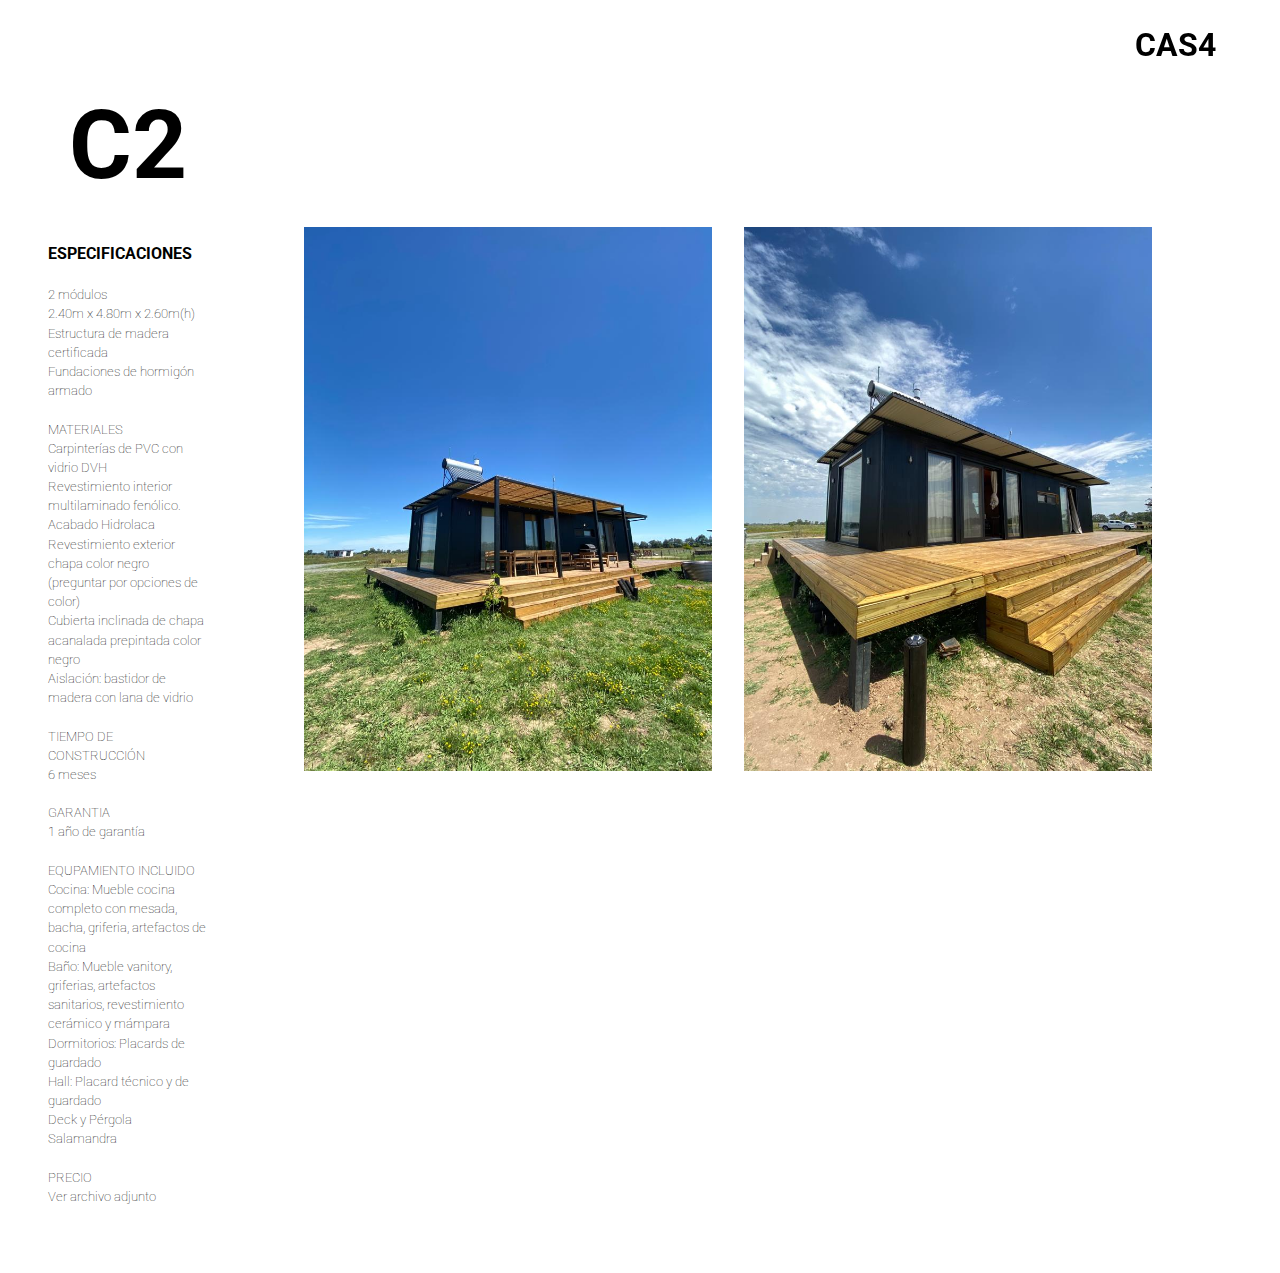
==== models/c2.html @ 3128ecce "Add individual pages for each model" ====
<!DOCTYPE html>
<html lang="en" dir="ltr">

<head>
  <meta charset="utf-8">
  <meta name="viewport" content="width=device-width, initial-scale=1">
  <title>CAS4 - C2</title>

  <!-- CSS -->
  <link rel="stylesheet" href="../css/reset.css">
  <link rel="stylesheet" href="../css/main.css">
  <link rel="stylesheet" href="../css/models.css">

  <!-- FONTAWESOME -->
  <script src="https://kit.fontawesome.com/3119857d19.js" crossorigin="anonymous"></script>

  <!-- GOOGLE FONTS -->
  <link rel="preconnect" href="https://fonts.googleapis.com">
  <link rel="preconnect" href="https://fonts.gstatic.com" crossorigin>
  <!-- Lato -->
  <link href="https://fonts.googleapis.com/css2?family=Lato:ital,wght@0,100;0,300;0,400;0,700;0,900;1,100;1,300;1,400;1,700;1,900&display=swap" rel="stylesheet">
  <!-- Roboto -->
  <link href="https://fonts.googleapis.com/css2?family=Roboto:ital,wght@0,100;0,300;0,400;0,500;0,700;0,900;1,100;1,300;1,400;1,500;1,700;1,900&display=swap" rel="stylesheet">

  <!-- JAVASCRIPT -->
  <script src="../js/menu.js" charset="utf-8"></script>
  <script>
    document.addEventListener("DOMContentLoaded", function() {
      loadMenu();
    });
  </script>

</head>

<body>

<!-- ************* HEADER ************* -->
<header class="header">
  <nav class="main-nav">
    <h1 id="nav-title">cas4</h1>
    <ul id="nav-ul" class="nav-ul">
      <li>
        <a href="../index.html#statement">Statement</a>
      </li>
      <li>
        <a href="../index.html#statement">Galería</a>
      </li>
      <li>
        <a href="../index.html#models">Nuestros Modelos</a>
      </li>
      <li>
        <a href="../index.html#specs">Especificaciones Técnicas</a>
      </li>
      <li>
        <a href="../index.html#process">Proceso</a>
      </li>
      <li>
        <a href="../index.html#contact">Contacto</a>
      </li>
    </ul>
  </nav>
</header>

  <!-- ************* SIDEBAR ************* -->
  <div class="sidebar">

    <div class="sidebar__model">
      <p class="sidebar__model__name">C2</p>
      <img class="sidebar__model__img" src="../img/c2@4x.png" alt="">
    </div>

    <p>
      <span class="sidebar__title">
        Especificaciones
      </span>
      <br><br>
      2 módulos <br>
      2.40m x 4.80m x 2.60m(h) <br>
      Estructura de madera certificada <br>
      Fundaciones de hormigón armado
      <br><br>

      MATERIALES <br>
      Carpinterías de PVC con vidrio DVH <br>
      Revestimiento interior multilaminado fenólico. Acabado Hidrolaca <br>
      Revestimiento exterior chapa color negro (preguntar por opciones de color) <br>
      Cubierta inclinada de chapa acanalada prepintada color negro <br>
      Aislación: bastidor de madera con lana de vidrio
      <br><br>

      TIEMPO DE CONSTRUCCIÓN <br>
      6 meses
      <br><br>

      GARANTIA <br>
      1 año de garantía
      <br><br>

      EQUPAMIENTO INCLUIDO <br>
      Cocina: Mueble cocina completo con mesada, bacha, griferia, artefactos de cocina <br>
      Baño: Mueble vanitory, griferias, artefactos sanitarios, revestimiento cerámico y mámpara <br>
      Dormitorios: Placards de guardado <br>
      Hall: Placard técnico y de guardado <br>
      Deck y Pérgola <br>
      Salamandra
      <br><br>

      PRECIO <br>
      Ver archivo adjunto
      <br><br>
    </p>
  </div>

  <!-- ************* GALERIA MODELO ************* -->
  <section class="model-gallery">
    <div class="model-gallery__renders">
      <div class="col first-col">
        <img src="../renders/c2_2.jpg" alt="">
      </div>

      <div class="col second-col">
        <img class="col__img--top" src="../renders/c2_1.jpg" alt="">
        <img class="col__img--bottom" src="../renders/c2_3.jpg" alt="">
      </div>
    </div>

    <div class="model-gallery__blueprints">
      <img src="../bp/c2_bp.png" alt="">
    </div>

    <div class="model-gallery__pictures">
      <div class="first-row">
        <img src="../ph/c6_ph1.jpeg" alt="">
        <img src="../ph/c6_ph2.jpeg" alt="">
      </div>
      <div class="second-row">
        <img src="../ph/c6_ph3.jpg" alt="">
      </div>

    </div>

  </section>


</body>
---- css/main.css ----
/* ************** VARIABLES ************** */
:root {
  /* Colores */
  --clr-light: rgb(255, 255, 255);
  --clr-dark: rgb(0, 0, 0);
  /* Fuentes */
  --font-main: 'Roboto', sans-serif;
}

/* *************** GENERAL *************** */
*, *::after, *::before {
  box-sizing: border-box;
}
html {
  font-family: var(--font-main);
  font-size: 16px;
  font-weight: lighter;
}
body {
  margin: 0;
  padding: 0;
  width: 100vw;
  overflow-x: hidden;
  line-height: 1.2;
}
h1, h2, h3, h4, h5, h6 {
  text-align: center;
}
h1 {
  font-weight: bold;
}
.page-container {
  display: flex;
  flex-direction: column;
  align-items: center;
}
section,
.section {
  /* border: 1px solid green; */
  display: flex;
  flex-direction: column;
  width: 55%;
  padding: 3rem 2rem;
  margin-bottom: 5rem;
}
.section-title {
  font-size: 1.5rem;
  letter-spacing: .2rem;
  text-transform: uppercase;
  margin-bottom: 2rem;
}
.gallery {
  justify-content: center;
  align-items: center;
}

/* *************** HEADER *************** */
.header {
  /* border: 1px solid green; */
  display: flex;
  position: sticky;
  top: 0;
  align-items: flex-end;
  justify-content: flex-end;
  width: 100vw;
  height: 4rem;
  z-index: 99;
}
.main-nav {
  /* border: 1px solid red; */
  position: relative;
}
.main-nav h1 {
  /* border: 1px solid yellow; */
  padding-right: 4rem;
  font-size: 2rem;
  text-transform: uppercase;
  cursor: pointer;
}
.nav-ul {
  /* display: none; */
  position: absolute;
  text-align: right;
  line-height: 1.5;
  top: 100%;
  right: 0;
  padding-top: 1rem;
  padding-right: 4rem;
  width: 250px;
  opacity: 0;
  transform-origin: top;
  transform: scale(1, 0);
  transition: all .2s ease-in;
  cursor: pointer;
}
.nav-ul.show-menu {
  /* display: block; */
  opacity: 1;
  transform: scale(1, 1);
}
.nav-ul a {

}

/* *************** HERO *************** */
.hero {
  display: flex;
  position: relative;
  justify-content: center;
  width: 100%;
  height: 50vh;
  overflow: hidden;
  margin-top: -4rem;
  z-index: 100;
}
.hero__img {
  display: flex;
  flex-direction: column;
  align-items: center;
}
.hero__img img {
  width: 100%;
}
.hero__overlay {
  display: flex;
  position: absolute;
  width: 100%;
  height: 100%;
  transition: all .2s ease-in-out;
}
.hero__overlay.translate {
  transform-origin: top right;
  transform:
    translate(-2rem, .5rem)
    scale(.06, .07);
}

.overlay-piece {
  display: flex;
  align-items: center;
  justify-content: center;
  width: 25%;
  background-color: var(--clr-light);
  transition: all 1s ease-in-out;
}
.overlay-piece.fade-out {
  color: white;
  background-color: transparent;
}

.overlay-char {
  font-size: 17rem;
  font-weight: bold;
}

/* *************** GALERIA *************** */
/* .gallery {
  width: 100vw;
  height: 100vh;
} */
.carousel {
  /* border: 1px solid red; */
  position: relative;
  width: 600px;
  height: 600px;
  margin: 0 auto;
}
.carousel__track-container {
  /* border: 1px solid green; */
  background: lightgray;
  position: relative;
  height: 100%;
  overflow: hidden;
}
.carousel__track {
  /* border: 1px solid yellow; */
  padding: 0;
  margin: 0;
  list-style: none;
  position: relative;
  height: 100%;
  transition: transform 250ms ease-in;
}
.carousel__slide {
  /* border: 1px solid blue; */
  position: absolute;
  top: 0;
  bottom: 0;
  width: 100%;
}
.carousel__image {
  width: 100%;
  object-fit: contain;
}
.carousel__button {
  position: absolute;
  top: 50%;
  transform: translateY(-50%);
  background: transparent;
  border: 0;
  cursor: pointer;
}
.carousel__button--left {
  left: -40px;
}
.carousel__button--right {
  right: -40px;
}
.carousel__button i {
  font-size: 1.5rem;
}
.carousel__nav {
  background: pink;
  display: flex;
  justify-content: center;
  padding: 10px 0;
}
.carousel__indicator {
  background: rgba(0, 0, 0, .3);
  border: 0;
  border-radius: 50%;
  width: 15px;
  height: 15px;
  margin: 0 10px;
}
.carousel__indicator.current-slide {
  background: rgba(0, 0, 0, .7)
}

/* *************** MODELOS *************** */
.models {
  width: 90%;
}
.models-display {
  /* border: 1px solid purple; */
  display: flex;
  flex: 1;
  align-items: center;
  justify-content: center;
}
.models-sidebar,
.model-selected {
  /* border: 1px solid red; */
}
.models-sidebar {
  /* border: 1px solid green; */
  display: flex;
  flex-direction: column;
  align-items: center;
  justify-content: center;
  width: 20%;
  /* height: auto; */
}
.model__selected {
  /* border: 1px solid green; */
  display: flex;
  flex-direction: column;
  align-self: center;
  align-items: center;
  justify-content: center;
  width: 60%;
  /* height: auto; */
}
.model {
  display: flex;
  position: relative;
  align-items: center;
  justify-content: center;
  cursor: pointer;
}
.models-sidebar .model {
  /* border: 1px solid green; */
  width: 50px;
  height: 80px;
  margin: 1rem;
}
.models-sidebar.right .model {
  margin: 2rem 1rem;
}
.model__img {
  position: absolute;
  height: 100%;
  opacity: .5;
  z-index: 1;
}
.model__name {
  font-weight: bold;
  text-align: center;
  z-index: 2;
}

.model__selected .model__name {
  opacity: 0;
  transition: opacity .5s ease-in-out;
}
.model__selected .model__name:hover {
  opacity: 1;
}
.models-sidebar .model__name {
  font-size: 4rem;
}
.model__selected .model {
  width: 80%;
  height: 80%;
}
.model__selected .model__img {
  width: auto;
  height: 350px;
}
.model__selected .model__name {
  font-size: 12rem;
}

/* *********** ESPECIFICACIONES *********** */
.specs span {
  /* border: 1px solid red; */
  display: inline-block;
  margin-bottom: 1rem;
}
.materials {
  /* border: 1px solid purple; */
  display: flex;
  justify-content: center;
  align-items: center;
  margin: 2rem 0 3rem;
}
.material {
  /* border: 1px solid red; */
  width: 10rem;
  height: 10rem;
  margin: 2rem;
}
.material img {
  width: 100%;
}
.modules {
  /* border: 1px solid purple; */
  display: flex;
  justify-content: center;
  align-items: center;
  align-self: center;
  width: 150%;
  height: 500px;
  overflow: hidden;
}
.modules video {
  width: 100%;
}

/* *********** VIDEO *********** */
.video {
  padding: 0;
  margin: 0;
  margin-top: 150px;
  width: 100vw;
  height: 100vh;
  top: 0;
  left: 0;
  position: sticky;
  overflow: hidden;
}
.video video {
  position: absolute;
  left: 0;
  bottom: 0;
  height: 150vh;
}

/* *********** CONTACTO *********** */
.contact-ol {
  display: flex;
  align-items: center;
  justify-content: center;
  width: 100vw;
  height: 100vh;
  background-color: rgba(0, 0, 0, 0.5);
  z-index: 100;
}
.contact {
  flex-direction: row;
  align-items: center;
  justify-content: center;
  width: 90%;
  color: white;
  margin-top: 4rem;
}
.contact > div {
  /* border: 1px solid red; */
  width: 50%;
  padding: 2rem 5rem;
}

/* CONTACT FORM */
.contact-form {
  display: flex;
  flex-direction: column;
  align-items: center;
  justify-content: center;
}
.contact-form .section-title {
  color: var(--clr-light);
}
.form-container {
  background-color: var(--clr-dark);
  border-radius: .5rem;
  padding: 1rem;
  width: 350px;
  /* min-height: 350px; */
}
.form input,
.form textarea {
  font-family: var(--font-main);
  font-size: 1rem;
  color: white;
  border: none;
  border-bottom: 1px solid white;
  background-color: transparent;
  width: 100%;
  padding: .5rem;
}
.form textarea {
  height: 200px;
}
.form .checkbox,
.form .checkbox-label {
  display: inline;
  width: auto;
  margin: 1rem 0;
}
.form .submit {
  display: flex;
  align-items: center;
  justify-content: center;
  margin: 1rem 0 .5rem;
}
.form .submit input {
  display: block;
  width: auto;
  background-color: var(--clr-light);
  color: var(--clr-dark);
  padding: .5rem 1rem;
  border: none;
  border-radius: 5px;
}

/* SOCIAL LINKS */
.social {
  /* border: 1px solid white; */
  display: flex;
  flex-direction: column;
  align-items: center;
  justify-content: center;
}
.brand-title {
  font-size: 8rem;
  font-weight: bold;
}
.social-links i {
  font-size: 3rem;
  margin: 1rem;
}
---- css/models.css ----
/* *********** SIDEBAR *********** */
.sidebar {
  /* border: 1px solid green; */
  display: flex;
  flex-direction: column;
  align-items: center;
  position: absolute;
  top: 0;
  left: 0;
  width: 20vw;
  padding: 3rem;
  font-size: .8rem;
  line-height: 1.5;
}
.sidebar__model  {
  display: flex;
  position: relative;
  align-items: center;
  justify-content: center;
  width: 100px;
  height: 130px;
  margin: 2rem;
}
.sidebar__model__name {
  font-weight: bold;
  font-size: 6rem;
  text-align: center;
  z-index: 2;
}
.sidebar__model__img {
  position: absolute;
  height: 100%;
  opacity: .5;
  z-index: 1;
}
.sidebar__title {
  font-size: 1rem;
  text-transform: uppercase;
  font-weight: bold;
}

/* *********** GALERÍA *********** */
.model-gallery {
  /* border: 1px solid red; */
  display: flex;
  flex-direction: column;
  width: 80vw;
  margin: 0 0 7rem 20vw;
  padding: 0 7rem 0 2rem;
}
.model-gallery > div {
  /* border: 1px solid red; */
}
.model-gallery__renders {
  display: flex;
  width: 100%;
}
.model-gallery__renders img {
  width: 100%;
}
.model-gallery .col {
  padding: 1rem;
}
.model-gallery .first-col {
  width: 55%;
  height: 100%;
}
.model-gallery .second-col {
  /* border: 1px solid green; */
  display: flex;
  flex-direction: column;
  justify-content: space-around;
  width: 40%;
}
.col__img--top {
  margin-bottom: 1rem;
}

.model-gallery__blueprints {
  display: flex;
  flex-direction: column;
  align-items: center;
  width: 100%;
  padding: 3rem;
}
.model-gallery__blueprints img {
  width: 100%;
}
.model-gallery__pictures {
  display: flex;
  flex-direction: column;
}
.model-gallery__pictures .first-row {
  display: flex;
  align-items: center;
  justify-content: center;
}
.model-gallery__pictures .first-row img {
  width: 50%;
  padding: 1rem;
}

.model-gallery__pictures .second-row {
  display: flex;
  flex-direction: column;
  align-items: center;
}
.model-gallery__pictures .second-row img {
  width: 100%;
  padding: 1rem;
}
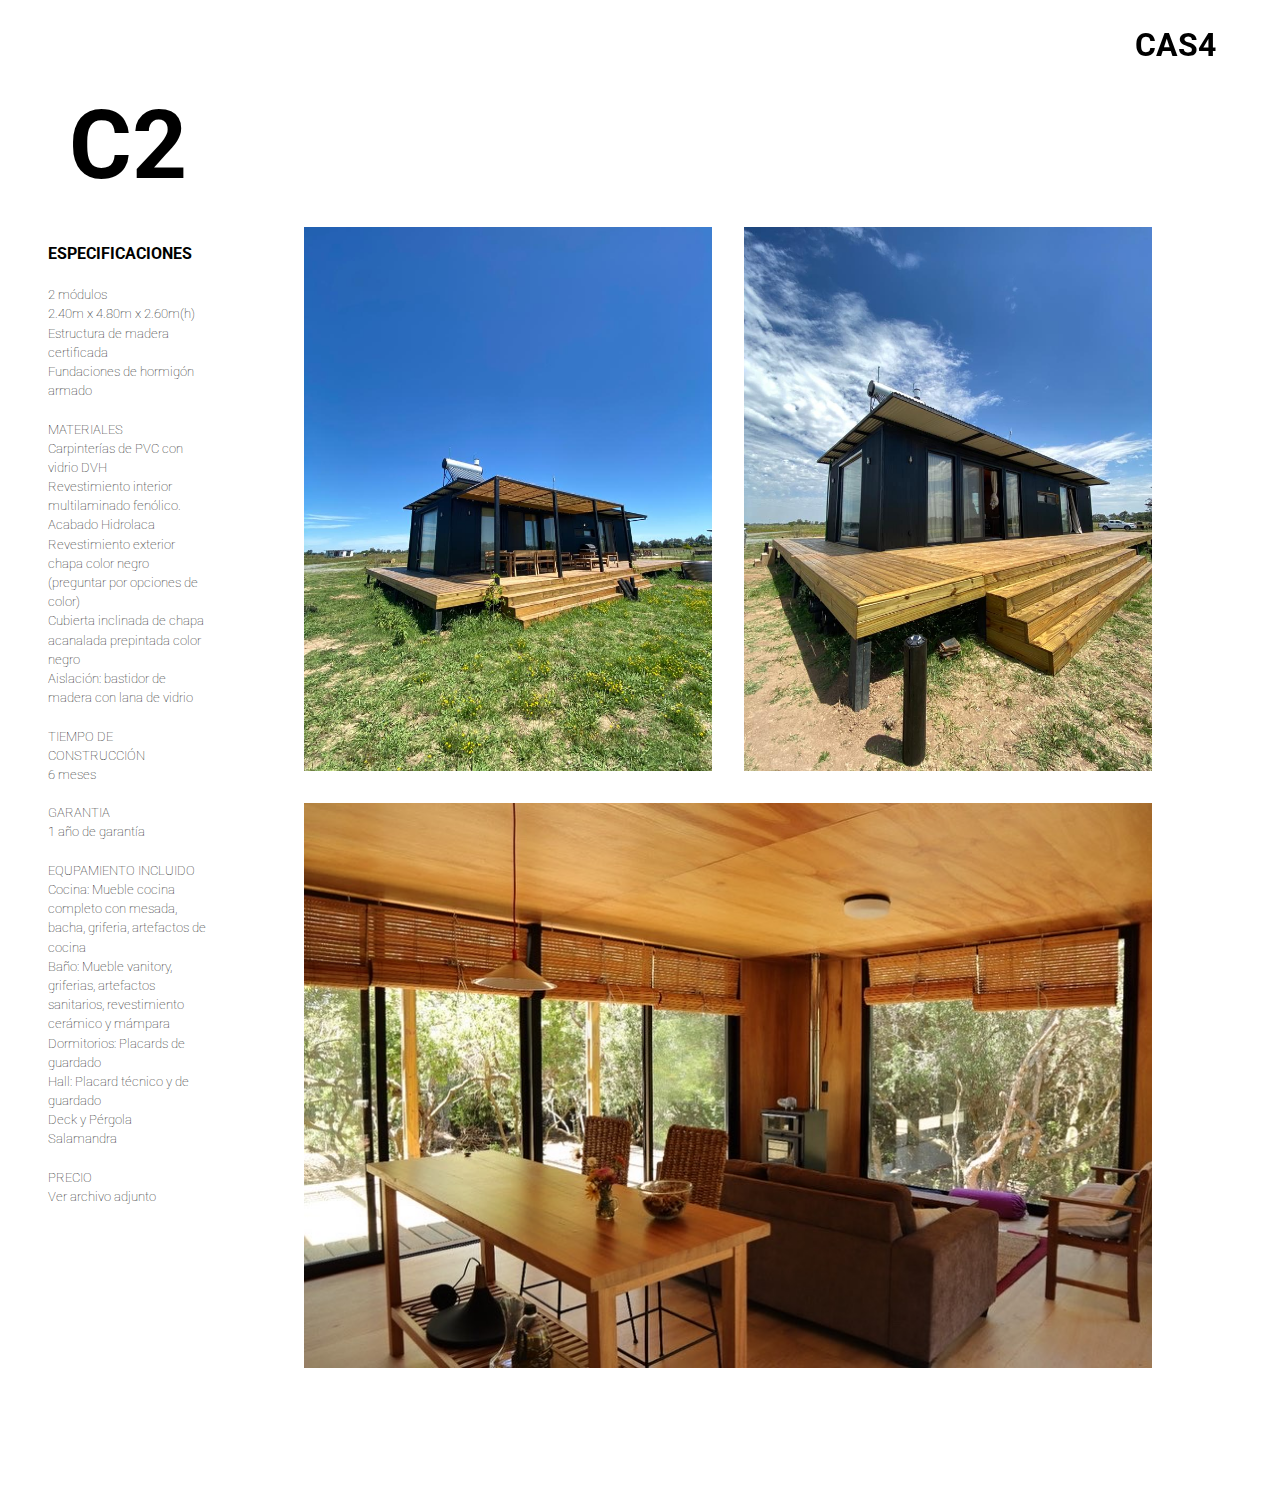
==== commit f0b57dce: "Replace img name files to avoid conflict with GH" ====
--- a/models/c2.html
+++ b/models/c2.html
@@ -66,7 +66,7 @@
 
     <div class="sidebar__model">
       <p class="sidebar__model__name">C2</p>
-      <img class="sidebar__model__img" src="../img/c2@4x.png" alt="">
+      <img class="sidebar__model__img" src="../img/c2_4x.png" alt="">
     </div>
 
     <p>
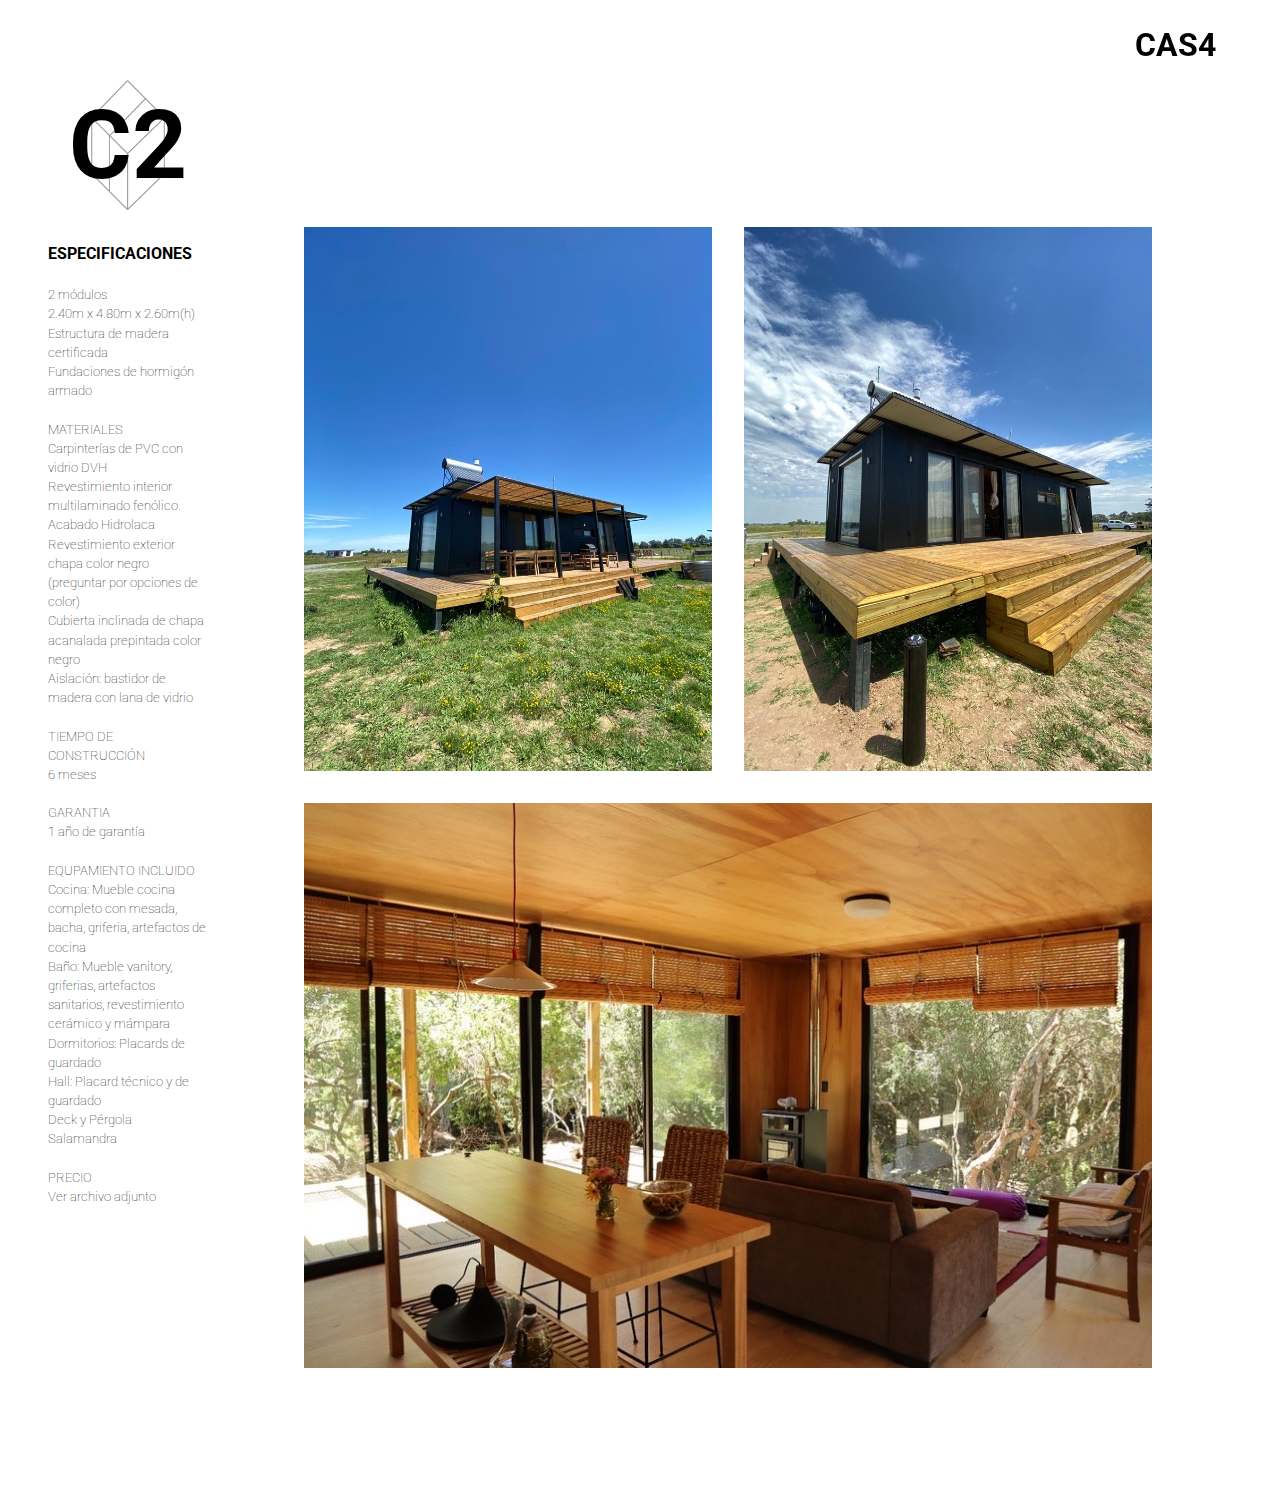
==== commit 91032f10: "Still trying to resolve naming conflicts..." ====
--- a/models/c2.html
+++ b/models/c2.html
@@ -66,7 +66,7 @@
 
     <div class="sidebar__model">
       <p class="sidebar__model__name">C2</p>
-      <img class="sidebar__model__img" src="../img/c2_4x.png" alt="">
+      <img class="sidebar__model__img" src="../img/C2_4x.png" alt="">
     </div>
 
     <p>
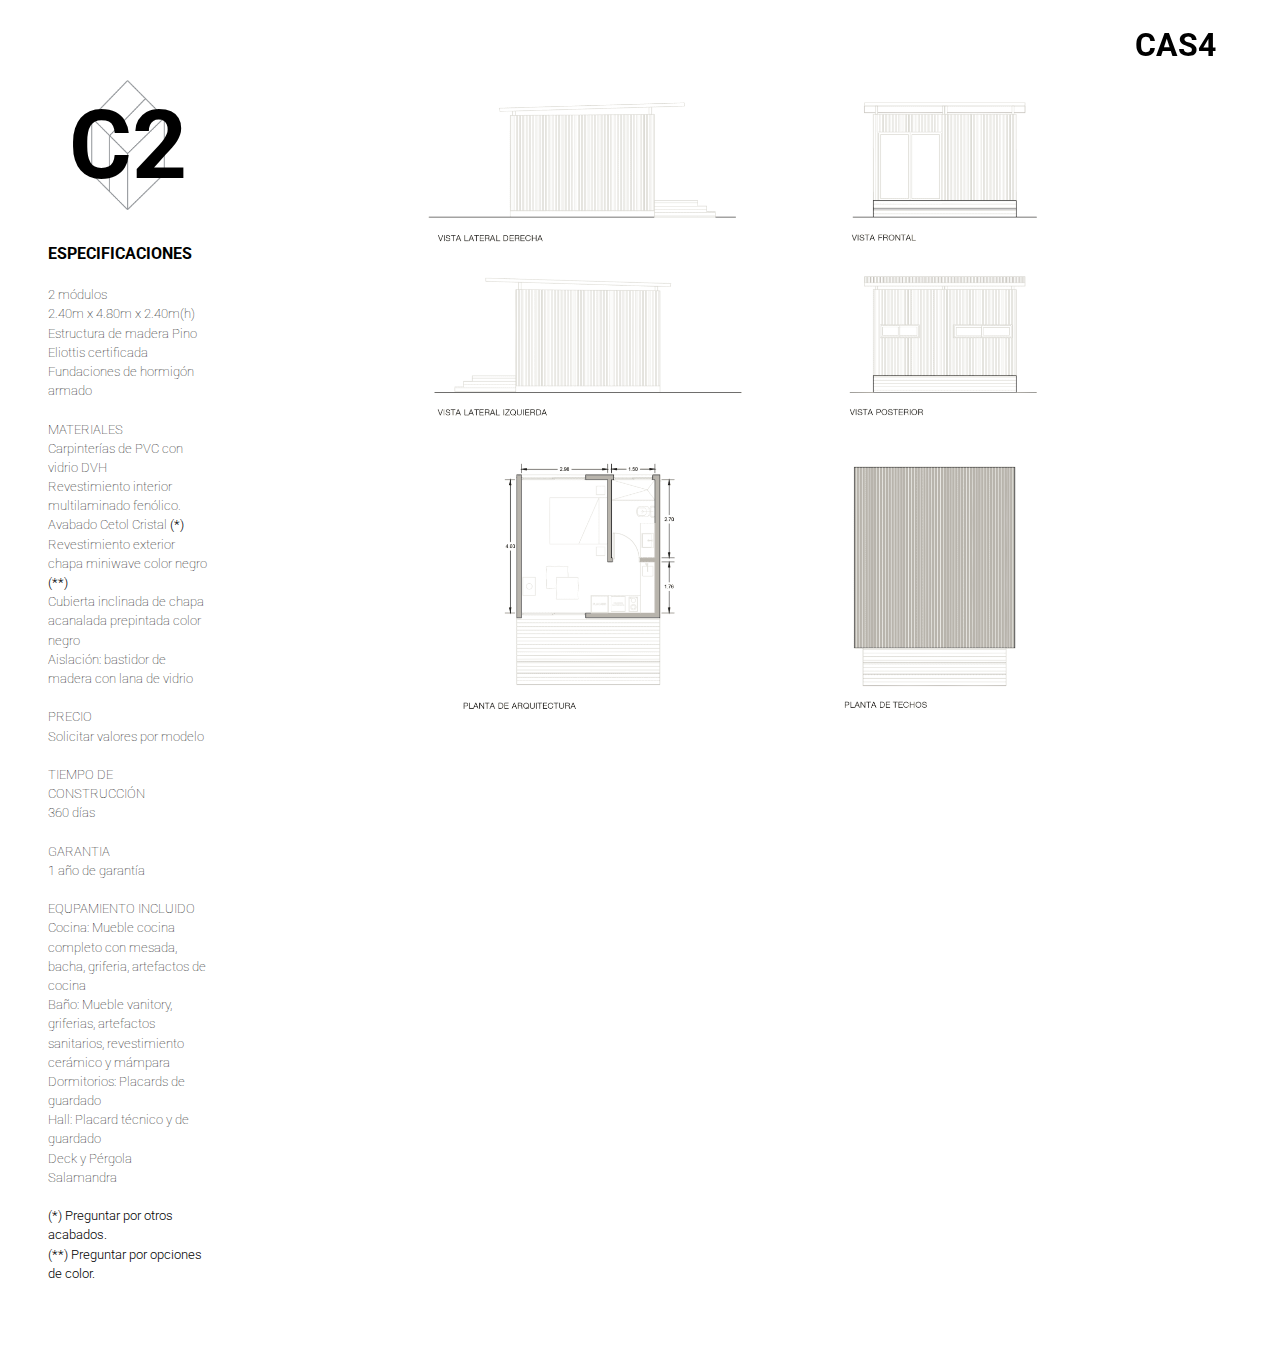
==== commit f92ea055: "Replace incorrect files from backup" ====
--- a/models/c2.html
+++ b/models/c2.html
@@ -37,25 +37,29 @@
 <!-- ************* HEADER ************* -->
 <header class="header">
   <nav class="main-nav">
-    <h1 id="nav-title">cas4</h1>
+    <h1 id="nav-title" class="nav-title">cas4</h1>
+    <div id="mobile-menu" class="mobile-menu ">
+      <i class="fa-solid fa-bars"></i>
+    </div>
+
     <ul id="nav-ul" class="nav-ul">
       <li>
-        <a href="../index.html#statement">Statement</a>
+        <a href="../index.php#statement">Statement</a>
       </li>
       <li>
-        <a href="../index.html#statement">Galería</a>
+        <a href="../index.php#statement">Galería</a>
       </li>
       <li>
-        <a href="../index.html#models">Nuestros Modelos</a>
+        <a href="../index.php#models">Nuestros Modelos</a>
       </li>
       <li>
-        <a href="../index.html#specs">Especificaciones Técnicas</a>
+        <a href="../index.php#specs">Especificaciones Técnicas</a>
       </li>
       <li>
-        <a href="../index.html#process">Proceso</a>
+        <a href="../index.php#process">Proceso</a>
       </li>
       <li>
-        <a href="../index.html#contact">Contacto</a>
+        <a href="../index.php#contact">Contacto</a>
       </li>
     </ul>
   </nav>
@@ -75,21 +79,25 @@
       </span>
       <br><br>
       2 módulos <br>
-      2.40m x 4.80m x 2.60m(h) <br>
-      Estructura de madera certificada <br>
+      2.40m x 4.80m x 2.40m(h) <br>
+      Estructura de madera Pino Eliottis certificada <br>
       Fundaciones de hormigón armado
       <br><br>
 
       MATERIALES <br>
       Carpinterías de PVC con vidrio DVH <br>
-      Revestimiento interior multilaminado fenólico. Acabado Hidrolaca <br>
-      Revestimiento exterior chapa color negro (preguntar por opciones de color) <br>
+      Revestimiento interior multilaminado fenólico. Avabado Cetol Cristal <span>(*)</span><br>
+      Revestimiento exterior chapa miniwave color negro <span>(**)</span><br>
       Cubierta inclinada de chapa acanalada prepintada color negro <br>
       Aislación: bastidor de madera con lana de vidrio
       <br><br>
 
+      PRECIO <br>
+      Solicitar valores por modelo
+      <br><br>
+
       TIEMPO DE CONSTRUCCIÓN <br>
-      6 meses
+      360 días
       <br><br>
 
       GARANTIA <br>
@@ -105,41 +113,29 @@
       Salamandra
       <br><br>
 
-      PRECIO <br>
-      Ver archivo adjunto
+      <span>(*) Preguntar por otros acabados.</span><br>
+      <span>(**) Preguntar por opciones de color.</span>
       <br><br>
+
     </p>
   </div>
 
   <!-- ************* GALERIA MODELO ************* -->
   <section class="model-gallery">
+
     <div class="model-gallery__renders">
-      <div class="col first-col">
-        <img src="../renders/c2_2.jpg" alt="">
-      </div>
-
-      <div class="col second-col">
-        <img class="col__img--top" src="../renders/c2_1.jpg" alt="">
-        <img class="col__img--bottom" src="../renders/c2_3.jpg" alt="">
-      </div>
+      <img src="../renders/frame_c2.png" alt="">
     </div>
 
     <div class="model-gallery__blueprints">
-      <img src="../bp/c2_bp.png" alt="">
+      <img src="../bp/bp_c2.png" alt="">
     </div>
 
-    <div class="model-gallery__pictures">
-      <div class="first-row">
-        <img src="../ph/c6_ph1.jpeg" alt="">
-        <img src="../ph/c6_ph2.jpeg" alt="">
-      </div>
-      <div class="second-row">
-        <img src="../ph/c6_ph3.jpg" alt="">
-      </div>
-
-    </div>
+    <!-- <div class="model-gallery__pictures">
+      <img src="" alt="">
+      <img src="" alt="">
+    </div> -->
 
   </section>
 
-
 </body>
--- a/css/main.css
+++ b/css/main.css
@@ -19,7 +19,7 @@
 body {
   margin: 0;
   padding: 0;
-  width: 100vw;
+  max-width: 100vw;
   overflow-x: hidden;
   line-height: 1.2;
 }
@@ -29,6 +29,12 @@
 h1 {
   font-weight: bold;
 }
+a {
+  cursor: pointer;
+}
+span {
+  font-weight: 300;
+}
 .page-container {
   display: flex;
   flex-direction: column;
@@ -36,15 +42,15 @@
 }
 section,
 .section {
-  /* border: 1px solid green; */
   display: flex;
   flex-direction: column;
   width: 55%;
-  padding: 3rem 2rem;
+  padding: 3rem 0rem;
   margin-bottom: 5rem;
 }
 .section-title {
   font-size: 1.5rem;
+  font-weight: normal;
   letter-spacing: .2rem;
   text-transform: uppercase;
   margin-bottom: 2rem;
@@ -64,21 +70,32 @@
   justify-content: flex-end;
   width: 100vw;
   height: 4rem;
-  z-index: 99;
+  z-index: 97;
 }
 .main-nav {
+  display: flex;
   /* border: 1px solid red; */
   position: relative;
-}
-.main-nav h1 {
+  align-items: flex-end;
+}
+.nav-title {
   /* border: 1px solid yellow; */
   padding-right: 4rem;
   font-size: 2rem;
   text-transform: uppercase;
+  text-align: right;
   cursor: pointer;
 }
+.mobile-menu {
+  display: none;
+  position: absolute;
+  right: .5rem;
+  font-size: 1.5rem;
+  text-align: right;
+  cursor: pointer;
+  z-index: 3;
+}
 .nav-ul {
-  /* display: none; */
   position: absolute;
   text-align: right;
   line-height: 1.5;
@@ -90,16 +107,14 @@
   opacity: 0;
   transform-origin: top;
   transform: scale(1, 0);
-  transition: all .2s ease-in;
+  transition: all .1s ease-in;
   cursor: pointer;
+  z-index: 2;
 }
 .nav-ul.show-menu {
-  /* display: block; */
   opacity: 1;
   transform: scale(1, 1);
-}
-.nav-ul a {
-
+  transition: all .2s ease-out;
 }
 
 /* *************** HERO *************** */
@@ -134,7 +149,6 @@
     translate(-2rem, .5rem)
     scale(.06, .07);
 }
-
 .overlay-piece {
   display: flex;
   align-items: center;
@@ -147,17 +161,18 @@
   color: white;
   background-color: transparent;
 }
-
 .overlay-char {
   font-size: 17rem;
   font-weight: bold;
 }
-
+/* *************** STATEMENT *************** */
+.statement {
+  width: 570px;
+}
+.statement .text-body {
+  font-weight: 300;
+}
 /* *************** GALERIA *************** */
-/* .gallery {
-  width: 100vw;
-  height: 100vh;
-} */
 .carousel {
   /* border: 1px solid red; */
   position: relative;
@@ -288,7 +303,6 @@
   text-align: center;
   z-index: 2;
 }
-
 .model__selected .model__name {
   opacity: 0;
   transition: opacity .5s ease-in-out;
@@ -312,20 +326,23 @@
 }
 
 /* *********** ESPECIFICACIONES *********** */
+.specs-section {
+  display: flex;
+  flex-direction: column;
+  justify-content: space-around;
+  height: 100vh;
+}
 .specs span {
-  /* border: 1px solid red; */
   display: inline-block;
   margin-bottom: 1rem;
 }
 .materials {
-  /* border: 1px solid purple; */
   display: flex;
   justify-content: center;
   align-items: center;
   margin: 2rem 0 3rem;
 }
 .material {
-  /* border: 1px solid red; */
   width: 10rem;
   height: 10rem;
   margin: 2rem;
@@ -334,17 +351,16 @@
   width: 100%;
 }
 .modules {
-  /* border: 1px solid purple; */
   display: flex;
   justify-content: center;
   align-items: center;
   align-self: center;
   width: 150%;
-  height: 500px;
+  height: 450px;
   overflow: hidden;
 }
 .modules video {
-  width: 100%;
+  width: 90%;
 }
 
 /* *********** VIDEO *********** */
@@ -358,6 +374,7 @@
   left: 0;
   position: sticky;
   overflow: hidden;
+  z-index: 98;
 }
 .video video {
   position: absolute;
@@ -374,7 +391,7 @@
   width: 100vw;
   height: 100vh;
   background-color: rgba(0, 0, 0, 0.5);
-  z-index: 100;
+  z-index: 99;
 }
 .contact {
   flex-direction: row;
@@ -442,6 +459,16 @@
   border: none;
   border-radius: 5px;
 }
+.form-invalid {
+  padding: .5rem;
+  border-radius: 2px;
+  outline: 2px solid red;
+}
+.form-valid {
+  padding: .5rem;
+  border-radius: 2px;
+  outline: 2px solid green;
+}
 
 /* SOCIAL LINKS */
 .social {
@@ -459,3 +486,179 @@
   font-size: 3rem;
   margin: 1rem;
 }
+
+/* ************ MEDIA QUERIES ************ */
+/* BIG DESKTOP UP */
+@media (min-width: 1800px) {
+  html {
+    font-size: 20px;
+  }
+  section, .section {
+    width: 70%;
+  }
+  .models {
+    height: 100vh;
+  }
+  .nav-title, .nav-ul {
+    padding-right: 150px;
+  }
+  .hero__img {
+    width: 100%;
+  }
+  .statement,
+  .specs {
+    width: 45%;
+  }
+  .carousel {
+    width: 800px;
+    height: 800px;
+  }
+  .carousel__button i {
+    font-size: 2rem;
+  }
+  .carousel__button--left {
+    left: -70px;
+  }
+  .carousel__button--right {
+    right: -70px;
+  }
+  .models-sidebar .model {
+    width: 120px;
+    height: 150px;
+  }
+  .model__selected .model {
+    width: 100%;
+    height: 100%;
+  }
+  .specs-section {
+    height: auto;
+  }
+  .contact {
+    width: 60%;
+  }
+
+}
+
+/* CELULAR PANTALLA PEQUEÑA - VERTICAL */
+@media (max-width: 600px) {
+  /* GENERAL */
+  html {
+    font-size: 14px;
+  }
+  section, .section {
+    width: 100%;
+    margin-bottom: 2rem;
+  }
+  /* HEADER */
+  .header {
+    height: 2.5rem;
+    z-index: 100;
+  }
+  .main-nav {
+    width: 100%;
+  }
+  .nav-title {
+    display: none;
+  }
+  .mobile-menu {
+    display: block;
+  }
+  .nav-ul {
+    width: 100%;
+    background-color: var(--clr-light);
+    margin-top: -2.5rem;
+    padding: 3rem .5rem 1rem;
+  }
+  /* HERO */
+  .hero {
+    height: 40vh;
+    z-index: 99;
+  }
+  .hero__img img {
+    height: 100%;
+    width: auto;
+  }
+  .overlay-piece {
+    align-items: flex-end;
+  }
+  .overlay-char {
+    font-size: 5rem;
+  }
+  /* CAROUSEL */
+  .gallery {
+    height: 100vh;
+  }
+  .carousel {
+    width: 70vw;
+    height: 70vw;
+  }
+  .carousel__button--left {
+    left: -25px;
+  }
+  .carousel__button--right {
+    right: -25px;
+  }
+  /* MODELOS */
+  .models-display {
+    flex-direction: column;
+  }
+  .model__selected {
+    display: none;
+  }
+  .models-sidebar {
+    flex-direction: row;
+    flex-wrap: wrap;
+    width: 100%;
+  }
+  .model__container {
+    display: flex;
+    align-items: center;
+    justify-content: center;
+    width: 50%;
+  }
+  /* ESPECIFICACIONES */
+  .material {
+    margin: .5rem;
+    height: auto;
+  }
+  .modules {
+    width: 120%;
+    height: auto;
+  }
+  /* VIDEO */
+  .video {
+    margin: 0;
+  }
+  .video video {
+    height: 100%;
+  }
+  /* CONTACTO */
+  .contact-ol {
+    height: 100vh;
+  }
+  .contact {
+    flex-direction: column;
+    padding: 1rem;
+    margin: 0;
+  }
+  .contact > div {
+    width: 100%;
+    padding: 1rem;
+  }
+  .contact-form .section-title {
+    margin-bottom: 2rem;
+  }
+  .form-container {
+    width: 300px;
+  }
+  .form textarea {
+    height: 120px;
+  }
+  .brand-title {
+    font-size: 4rem;
+  }
+  .social-links i {
+    font-size: 2rem;
+    margin: .5rem 1rem;
+  }
+}
--- a/css/models.css
+++ b/css/models.css
@@ -41,7 +41,6 @@
 
 /* *********** GALERÍA *********** */
 .model-gallery {
-  /* border: 1px solid red; */
   display: flex;
   flex-direction: column;
   width: 80vw;
@@ -49,63 +48,21 @@
   padding: 0 7rem 0 2rem;
 }
 .model-gallery > div {
-  /* border: 1px solid red; */
+  /* border: 2px solid red; */
 }
-.model-gallery__renders {
-  display: flex;
-  width: 100%;
-}
-.model-gallery__renders img {
-  width: 100%;
-}
-.model-gallery .col {
-  padding: 1rem;
-}
-.model-gallery .first-col {
-  width: 55%;
-  height: 100%;
-}
-.model-gallery .second-col {
-  /* border: 1px solid green; */
-  display: flex;
-  flex-direction: column;
-  justify-content: space-around;
-  width: 40%;
-}
-.col__img--top {
-  margin-bottom: 1rem;
-}
-
-.model-gallery__blueprints {
+.model-gallery__renders,
+.model-gallery__blueprints,
+.model-gallery__pictures {
   display: flex;
   flex-direction: column;
   align-items: center;
-  width: 100%;
-  padding: 3rem;
-}
-.model-gallery__blueprints img {
+  justify-content: center;
   width: 100%;
 }
-.model-gallery__pictures {
-  display: flex;
-  flex-direction: column;
+.model-gallery__renders img,
+.model-gallery__blueprints img,
+.model-gallery__pictures img {
+  /* border: 1px solid red; */
+  width: 75%;
+  margin: .5rem;
 }
-.model-gallery__pictures .first-row {
-  display: flex;
-  align-items: center;
-  justify-content: center;
-}
-.model-gallery__pictures .first-row img {
-  width: 50%;
-  padding: 1rem;
-}
-
-.model-gallery__pictures .second-row {
-  display: flex;
-  flex-direction: column;
-  align-items: center;
-}
-.model-gallery__pictures .second-row img {
-  width: 100%;
-  padding: 1rem;
-}
